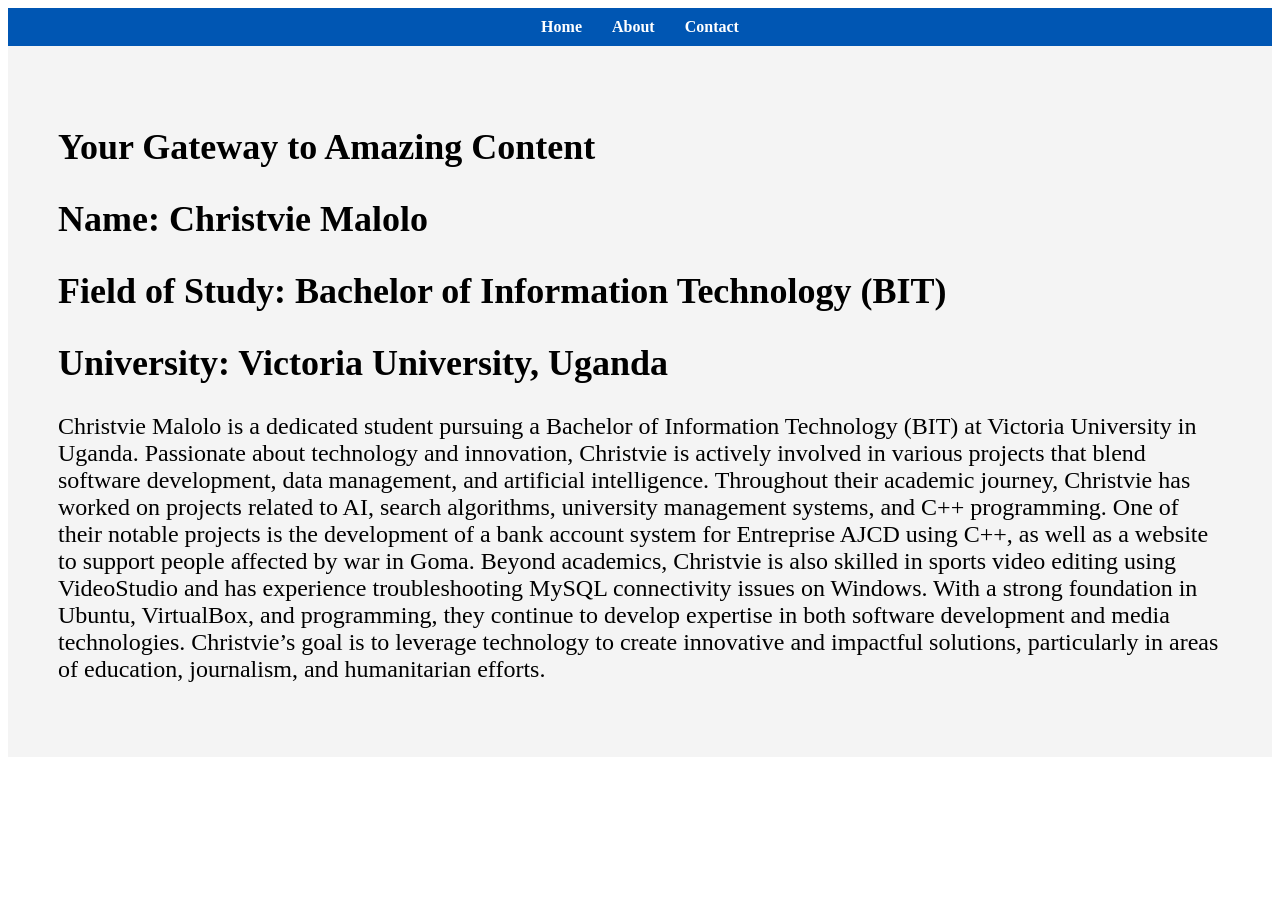
==== about.html @ 5ff25301 "Add files via upload" ====
<!DOCTYPE html>
<html lang="en">
<head>
    <meta charset="UTF-8">
    <meta name="viewport" content="width=device-width, initial-scale=1.0">
    <title>Document</title>
    <style>
          nav {
            display: flex;
            justify-content: center;
            background: #0056b3;
            padding: 10px;
        }
        nav a {
            color: white;
            margin: 0 15px;
            text-decoration: none;
            font-weight: bold;
        }
        .hero {
            background: #f4f4f4;
            padding: 50px;
            font-size: 24px;
        }
    </style>
</head>
<body>
    <nav>
        <a href="index.html">Home</a>
        <a href="#about">About</a>
        <a href="contact.html">Contact</a>
    
    </nav>
    <section class="hero" id="home">
        <h2>Your Gateway to Amazing Content</h2>
        <h2>  Name: Christvie Malolo</h2>
            <h2> Field of Study: Bachelor of Information Technology (BIT)</h2>
                <h2>  University: Victoria University, Uganda</h2>
            
            <p> Christvie Malolo is a dedicated student pursuing a Bachelor of Information Technology (BIT) at Victoria University in Uganda. Passionate about technology and innovation, Christvie is actively involved in various projects that blend software development, data management, and artificial intelligence.
            
            Throughout their academic journey, Christvie has worked on projects related to AI, search algorithms, university management systems, and C++ programming. One of their notable projects is the development of a bank account system for Entreprise AJCD using C++, as well as a website to support people affected by war in Goma.
            
            
            Beyond academics, Christvie is also skilled in sports video editing using VideoStudio and has experience troubleshooting MySQL connectivity issues on Windows. With a strong foundation in Ubuntu, VirtualBox, and programming, they continue to develop expertise in both software development and media technologies.
            
            Christvie’s goal is to leverage technology to create innovative and impactful solutions, particularly in areas of education, journalism, and humanitarian efforts.
        </p>
    </section>
</body>
</html>
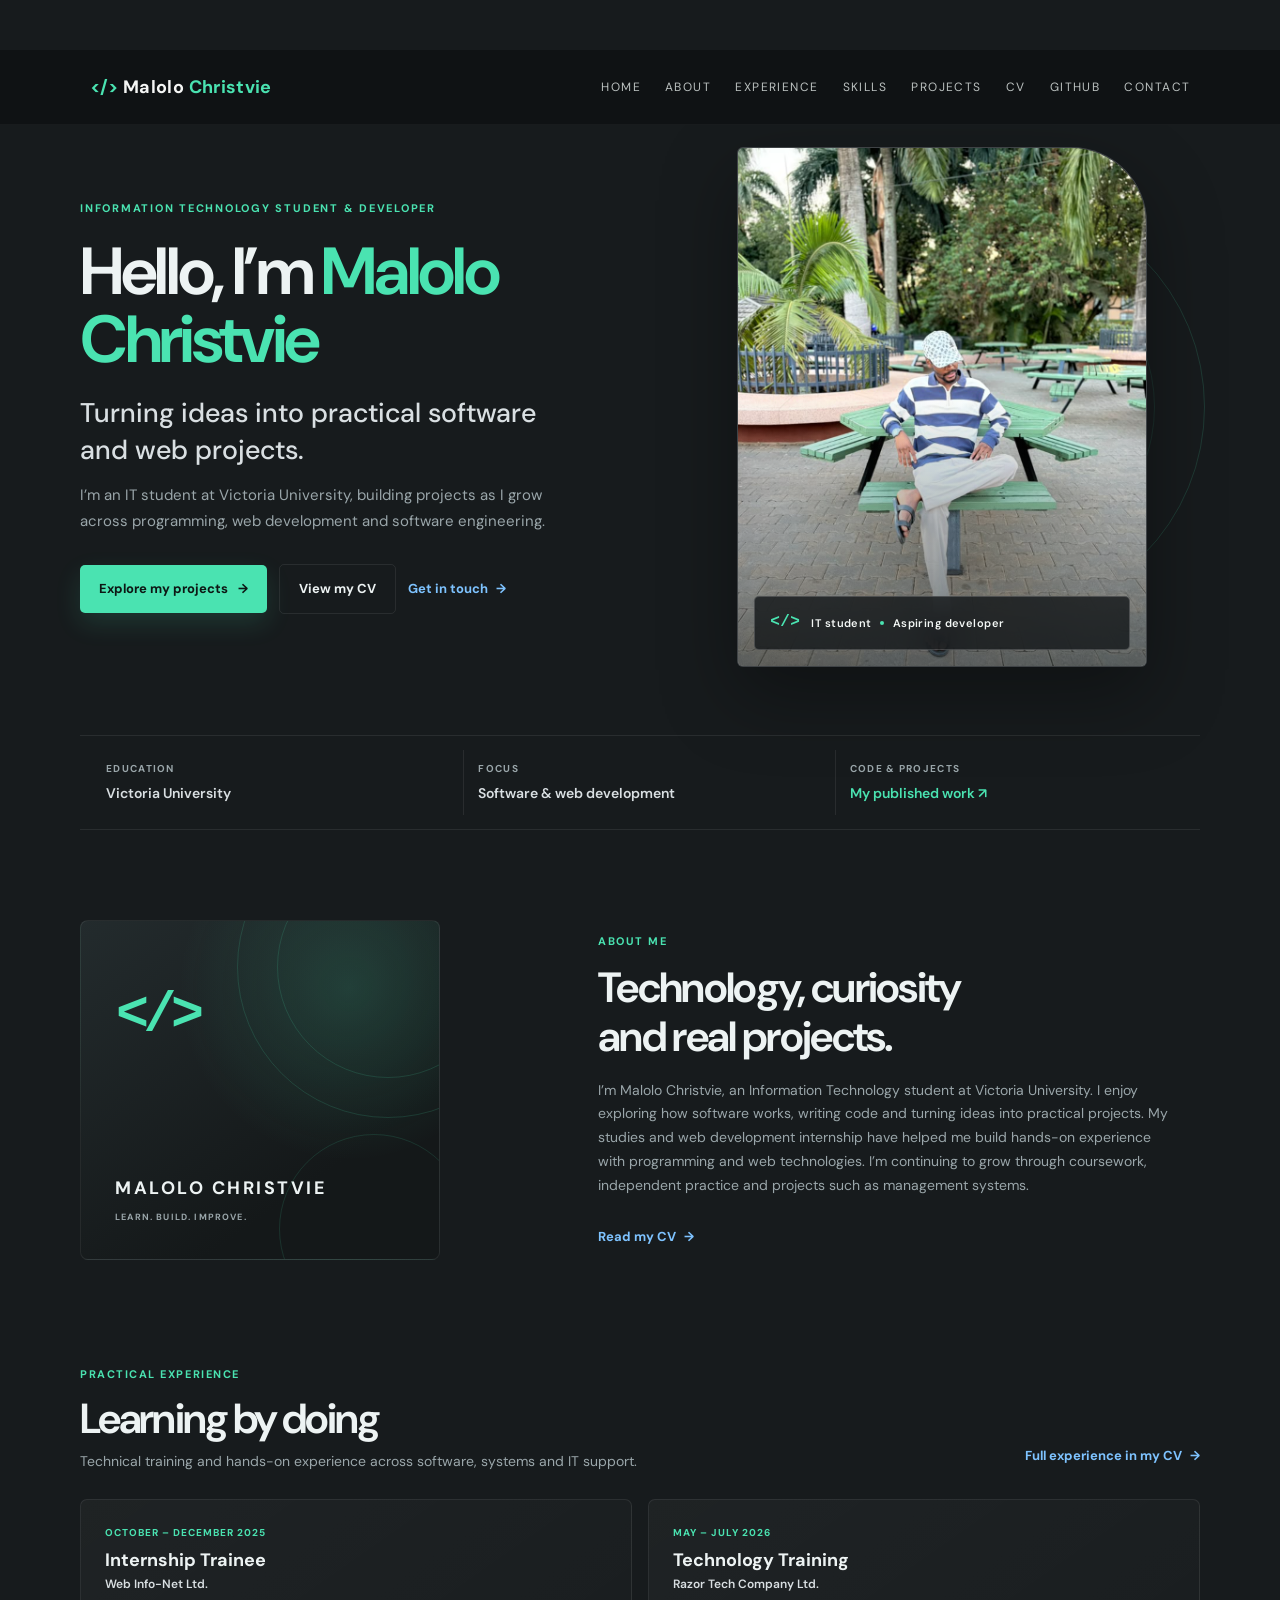
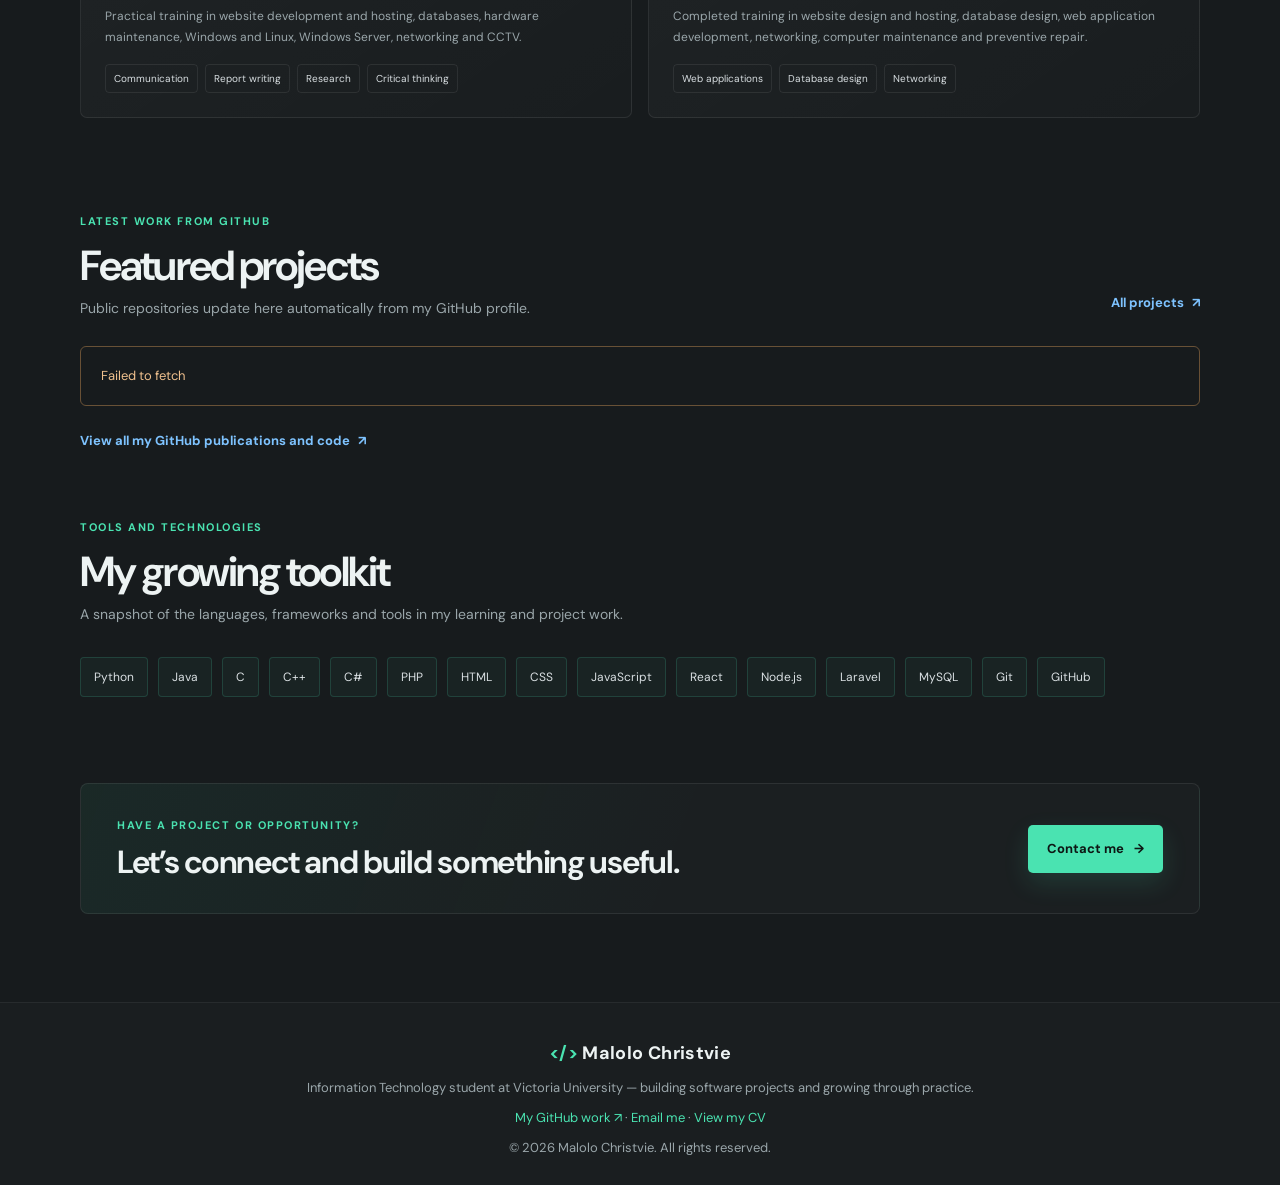
==== commit 10ec8222: "Publish public static developer portfolio Co-authored-by: Copilot <223556219+Copilot@users.noreply.g" ====
--- a/about.html
+++ b/about.html
@@ -1,51 +1,13 @@
-<!DOCTYPE html>
-<html lang="en">
-<head>
-    <meta charset="UTF-8">
-    <meta name="viewport" content="width=device-width, initial-scale=1.0">
-    <title>Document</title>
-    <style>
-          nav {
-            display: flex;
-            justify-content: center;
-            background: #0056b3;
-            padding: 10px;
-        }
-        nav a {
-            color: white;
-            margin: 0 15px;
-            text-decoration: none;
-            font-weight: bold;
-        }
-        .hero {
-            background: #f4f4f4;
-            padding: 50px;
-            font-size: 24px;
-        }
-    </style>
-</head>
-<body>
-    <nav>
-        <a href="index.html">Home</a>
-        <a href="#about">About</a>
-        <a href="contact.html">Contact</a>
-    
-    </nav>
-    <section class="hero" id="home">
-        <h2>Your Gateway to Amazing Content</h2>
-        <h2>  Name: Christvie Malolo</h2>
-            <h2> Field of Study: Bachelor of Information Technology (BIT)</h2>
-                <h2>  University: Victoria University, Uganda</h2>
-            
-            <p> Christvie Malolo is a dedicated student pursuing a Bachelor of Information Technology (BIT) at Victoria University in Uganda. Passionate about technology and innovation, Christvie is actively involved in various projects that blend software development, data management, and artificial intelligence.
-            
-            Throughout their academic journey, Christvie has worked on projects related to AI, search algorithms, university management systems, and C++ programming. One of their notable projects is the development of a bank account system for Entreprise AJCD using C++, as well as a website to support people affected by war in Goma.
-            
-            
-            Beyond academics, Christvie is also skilled in sports video editing using VideoStudio and has experience troubleshooting MySQL connectivity issues on Windows. With a strong foundation in Ubuntu, VirtualBox, and programming, they continue to develop expertise in both software development and media technologies.
-            
-            Christvie’s goal is to leverage technology to create innovative and impactful solutions, particularly in areas of education, journalism, and humanitarian efforts.
-        </p>
-    </section>
-</body>
-</html>+<!DOCTYPE html>
+<html lang="en">
+<head>
+    <meta charset="UTF-8">
+    <meta name="viewport" content="width=device-width, initial-scale=1">
+    <meta http-equiv="refresh" content="0; url=index.html#about">
+    <link rel="canonical" href="index.html#about">
+    <title>About | Malolo Christvie</title>
+</head>
+<body>
+    <p>This page has moved to <a href="index.html#about">the portfolio About section</a>.</p>
+</body>
+</html>
